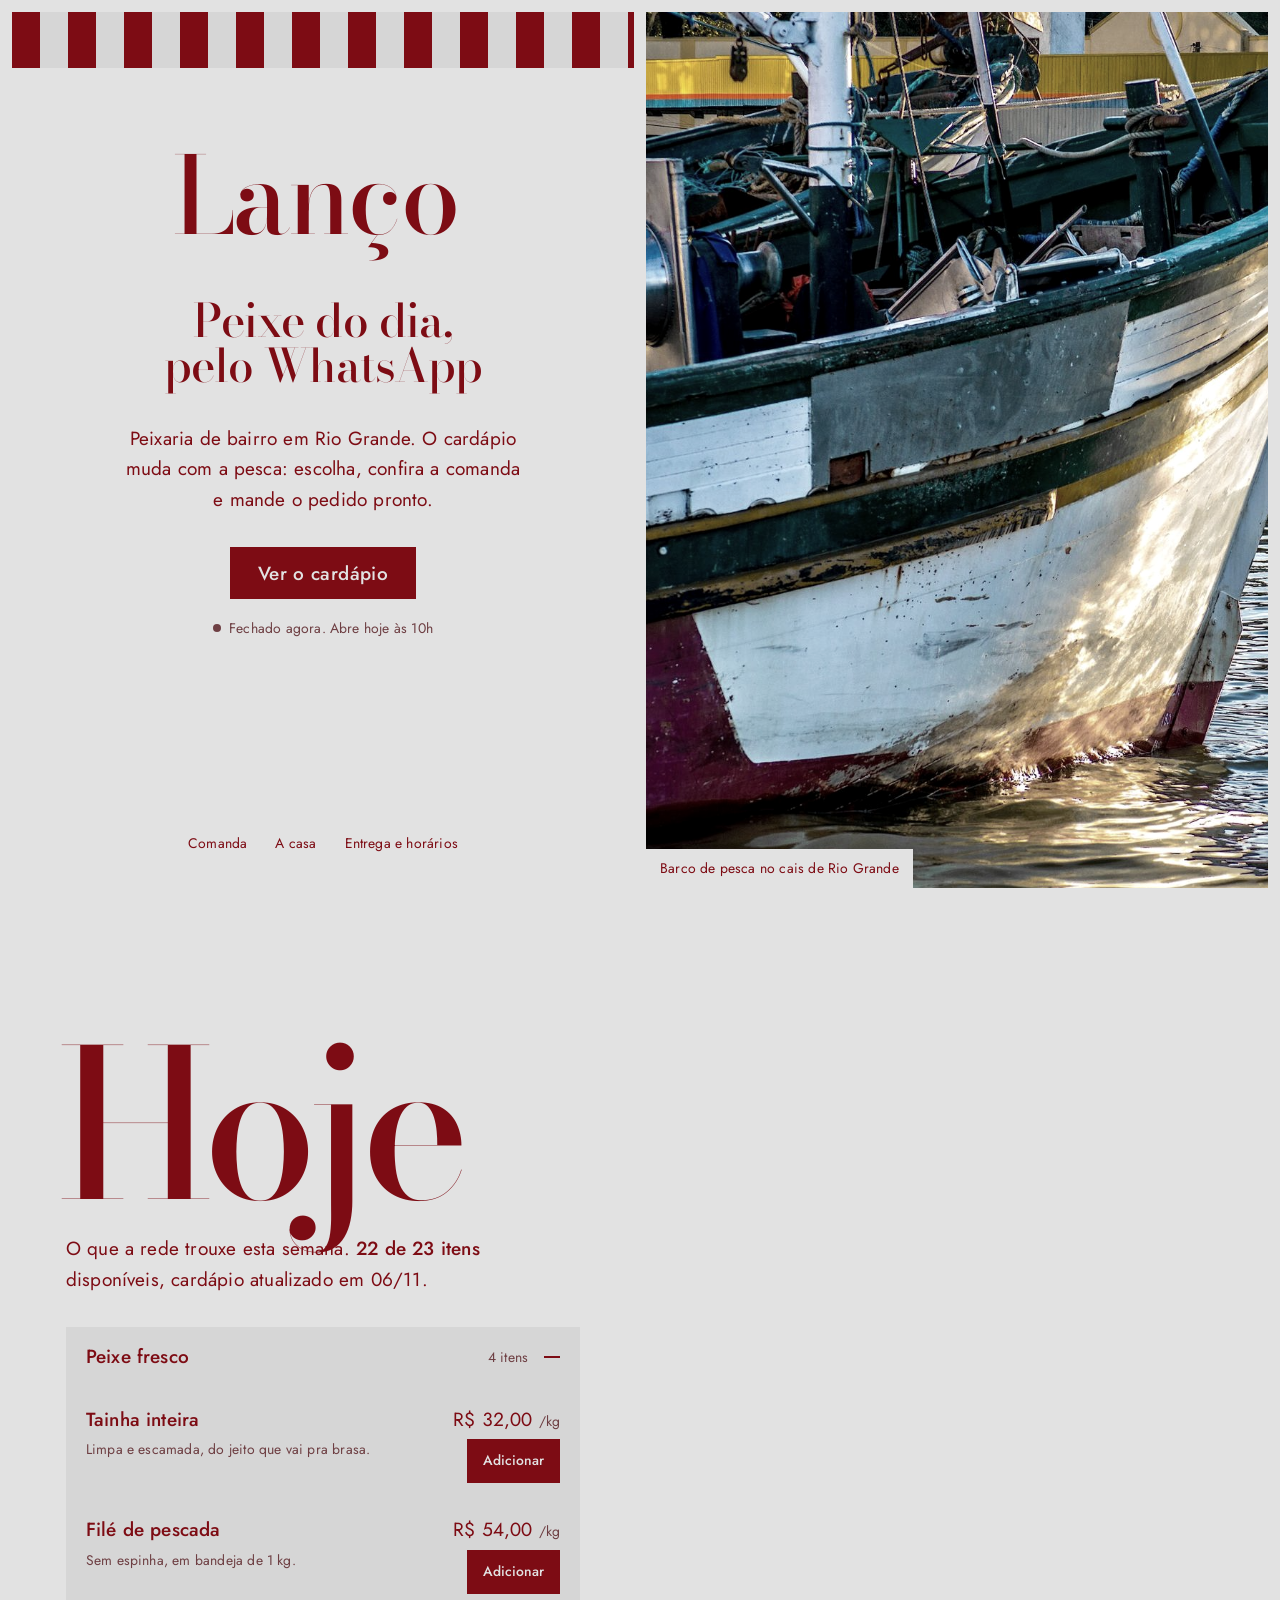
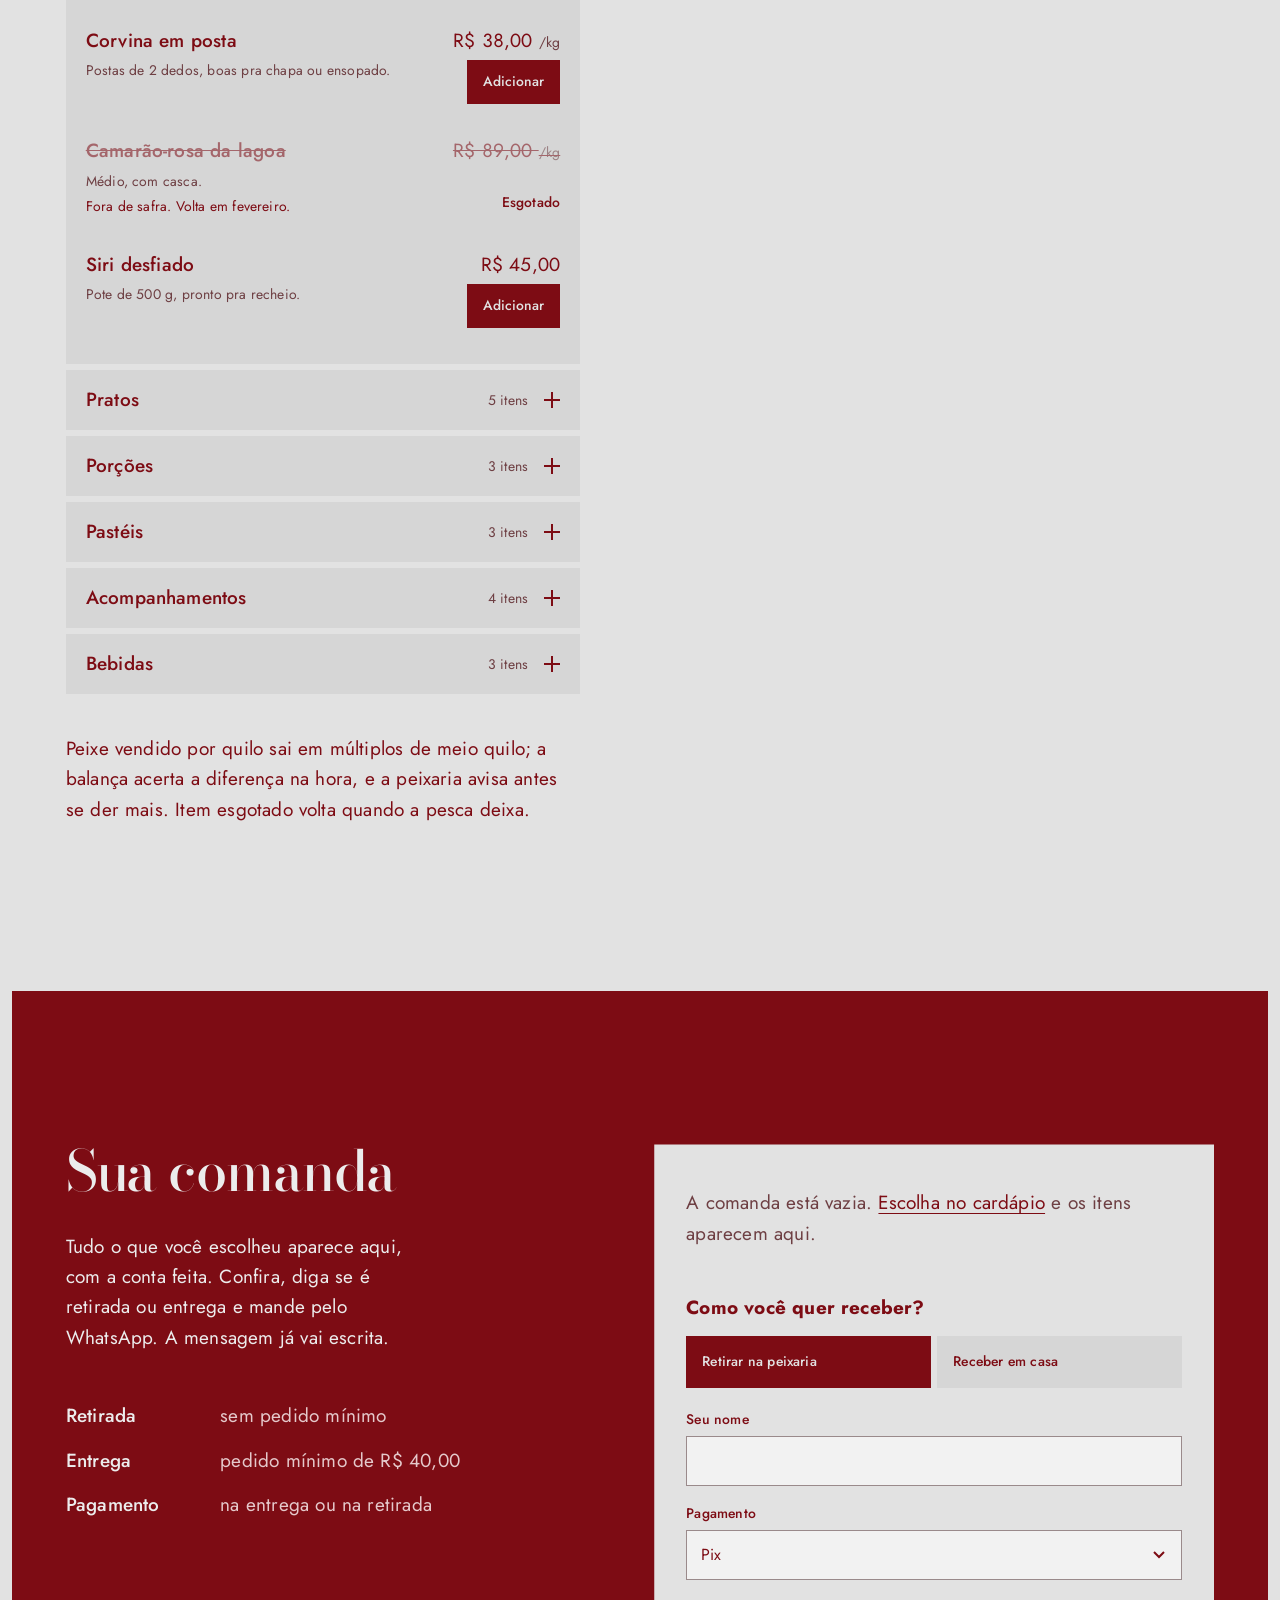
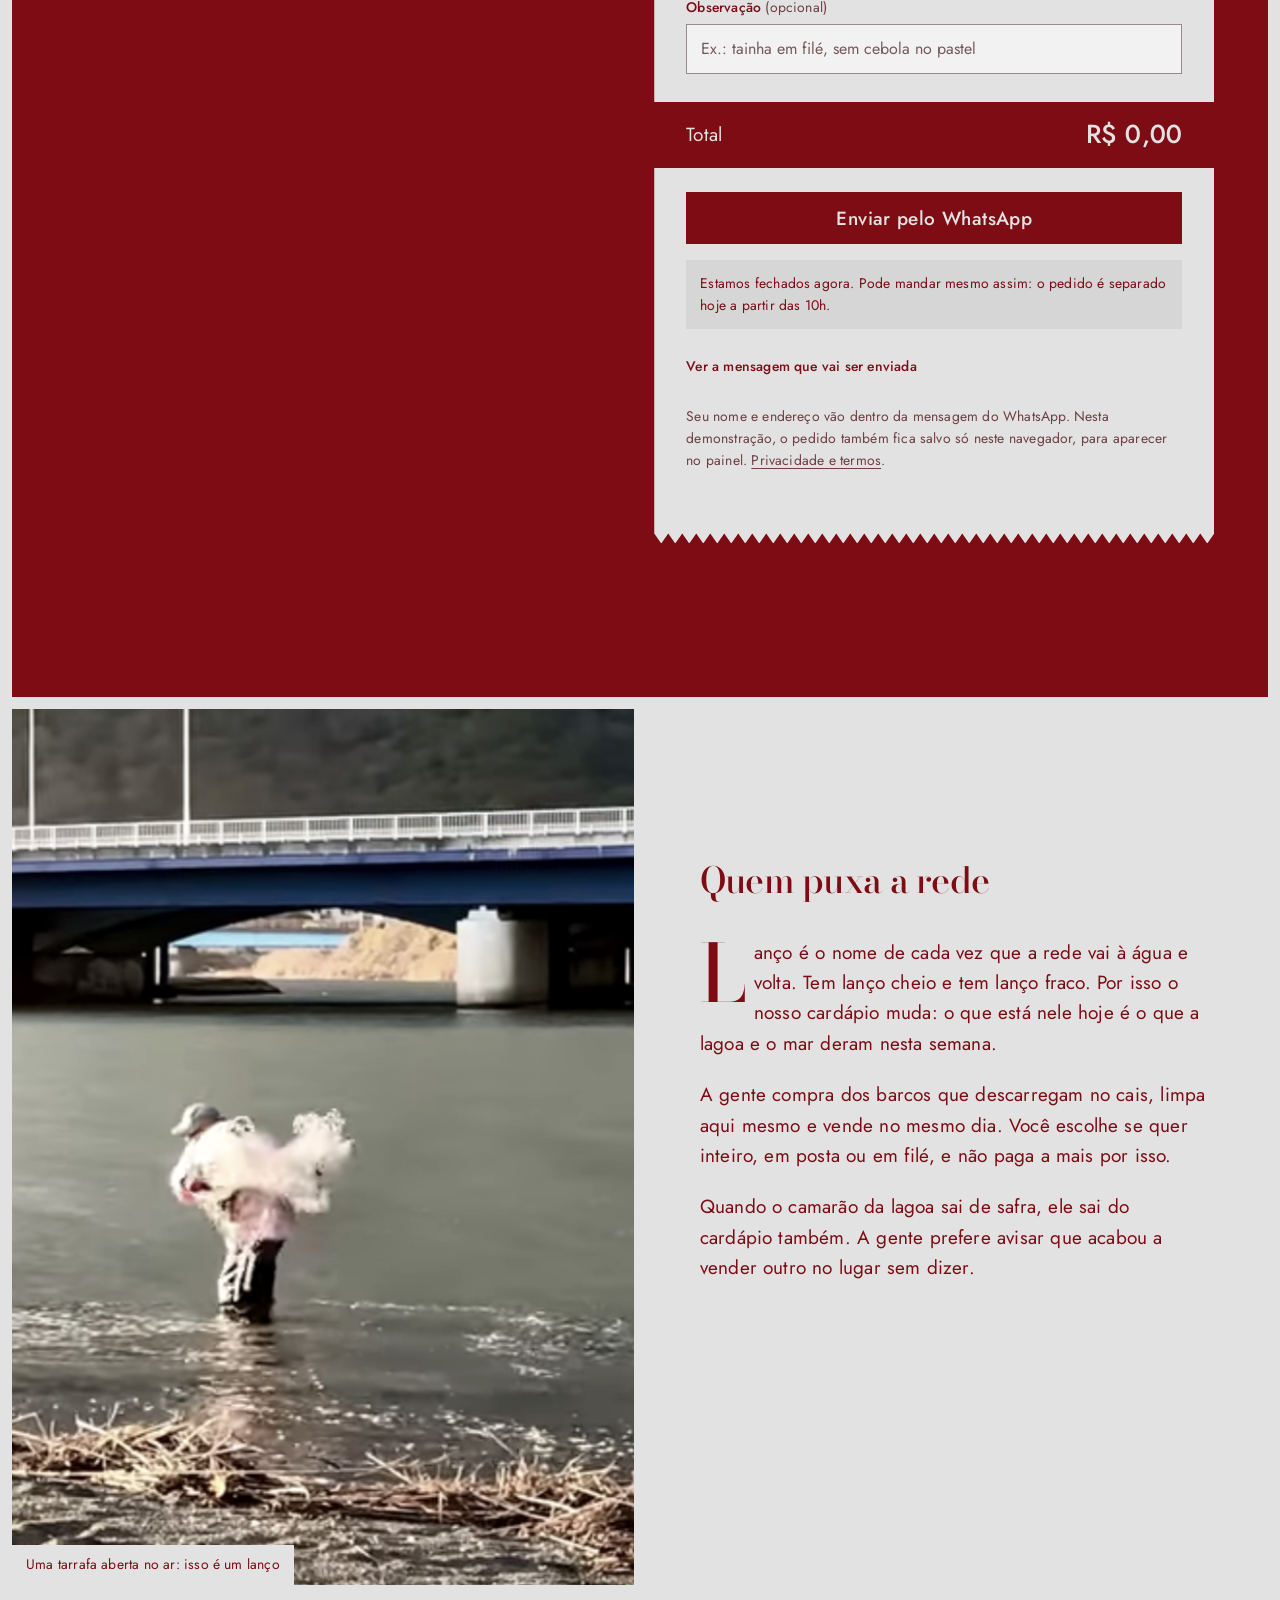
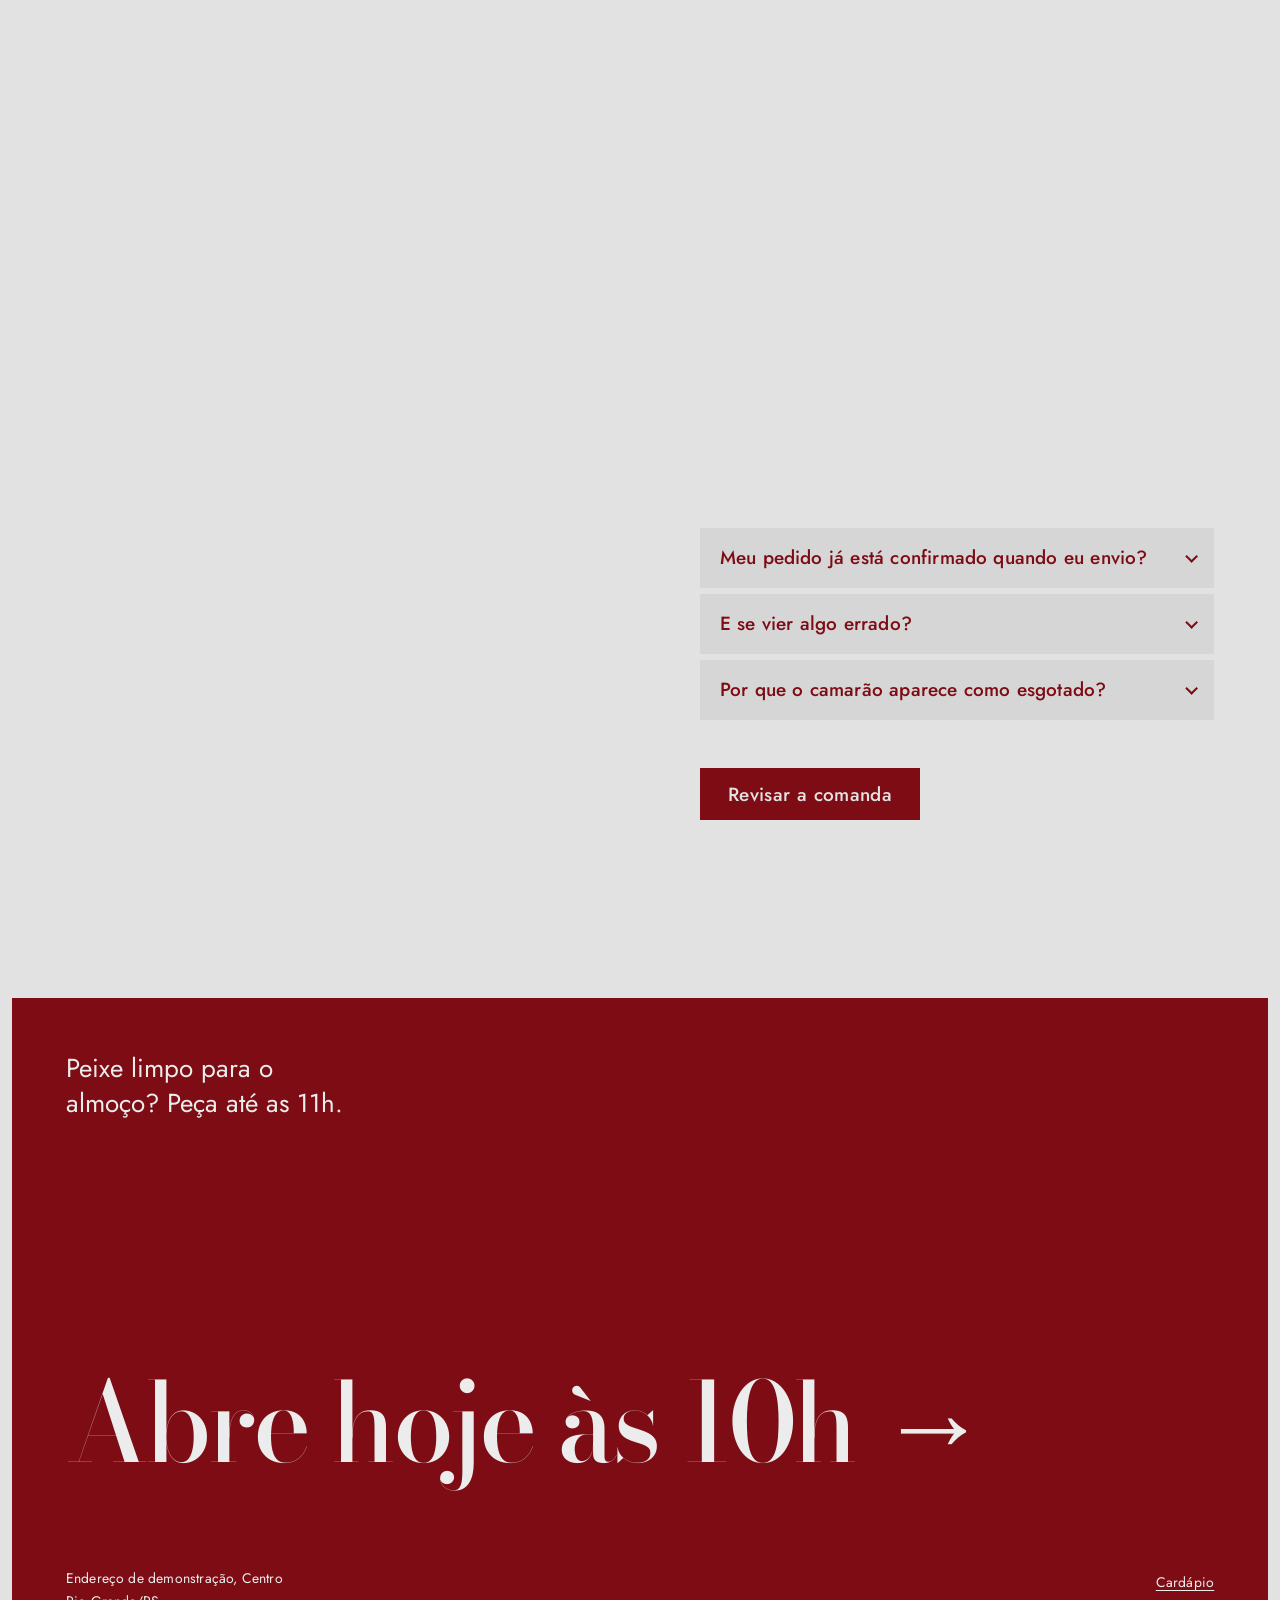
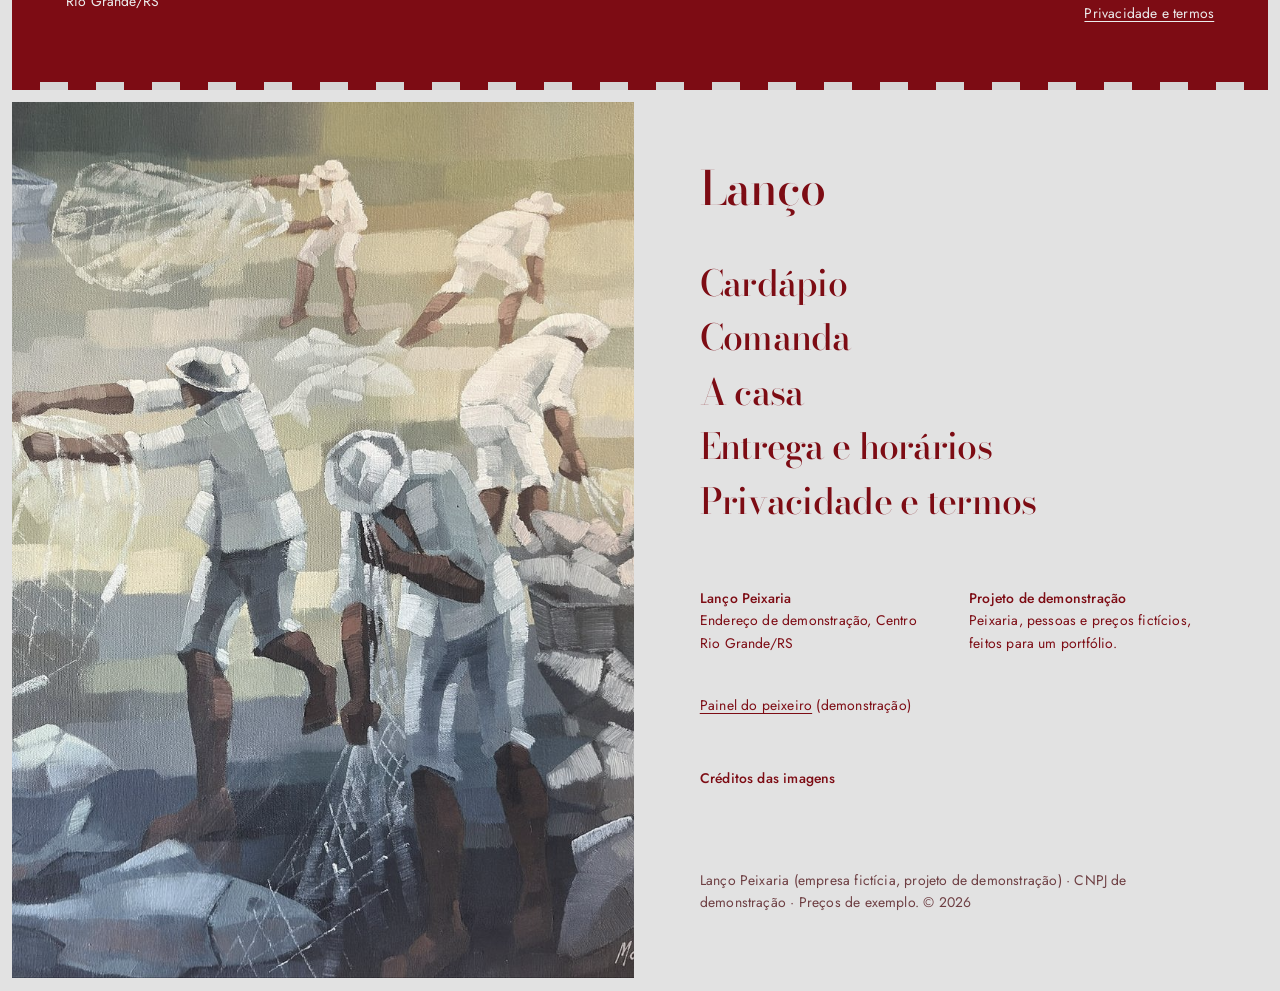
==== index.html @ 37f4d478 "Lanço: cardápio digital com pedido pelo WhatsApp, painel do peixeiro e gerador de cardápio em Python" ====
<!doctype html>
<html lang="pt-BR">
<head>
  <meta charset="utf-8">
  <meta name="viewport" content="width=device-width, initial-scale=1, viewport-fit=cover">
  <title>Lanço · Peixaria em Rio Grande</title>
  <meta name="description" content="Cardápio do dia de uma peixaria de bairro em Rio Grande/RS. Monte o pedido, confira a comanda e envie pronto pelo WhatsApp. Projeto de demonstração.">
  <meta name="theme-color" content="#7d0c14">
  <link rel="icon" href="assets/favicon.svg" type="image/svg+xml">
  <link rel="preload" href="fonts/bodoni-moda.woff2" as="font" type="font/woff2" crossorigin>
  <link rel="preload" href="fonts/jost.woff2" as="font" type="font/woff2" crossorigin>
  <link rel="stylesheet" href="css/style.css">
</head>
<body>
  <a class="pular" href="#cardapio">Pular para o cardápio</a>

  <!-- 1. Palco: cartão + cardápio, com a foto parada à direita -->
  <div class="palco" data-palco="1">
    <div class="coluna">
      <header class="cartao" id="inicio" data-foto="0">
        <div class="listras" aria-hidden="true"></div>
        <div class="cartao-corpo">
          <p class="marca"><svg class="marca-svg" viewBox="0 0 236 92" role="img" aria-label="Lanço"><use href="#logo"/></svg></p>
          <h1>Peixe do dia, pelo WhatsApp</h1>
          <p class="apoio">Peixaria de bairro em Rio Grande. O cardápio muda com a pesca: escolha, confira a comanda e mande o pedido pronto.</p>
          <a class="botao" href="#cardapio">Ver o cardápio</a>
          <p class="estado" data-estado>Horários abaixo</p>
          <nav class="cartao-links" aria-label="Seções">
            <a href="#comanda">Comanda</a>
            <a href="#casa">A casa</a>
            <a href="#perguntas">Entrega e horários</a>
          </nav>
        </div>
      </header>

      <section class="cardapio" id="cardapio" aria-labelledby="t-cardapio" data-foto="1">
        <h2 class="palavra" id="t-cardapio"><span>Hoje</span></h2>
        <p class="cardapio-info" data-atualizado>O que a rede trouxe esta semana, com preço por quilo ou por unidade.</p>
        <div class="categorias" data-categorias>
          <noscript><p>Para montar o pedido, ative o JavaScript. O cardápio completo também está em <a href="dados/cardapio.json">dados/cardapio.json</a>.</p></noscript>
        </div>
        <p class="cardapio-pe">Peixe vendido por quilo sai em múltiplos de meio quilo; a balança acerta a diferença na hora, e a peixaria avisa antes se der mais. Item esgotado volta quando a pesca deixa.</p>
      </section>
    </div>

    <div class="foto">
      <figure class="foto-quadro" data-fotos>
        <img class="ativa" src="assets/detalhe-de-barco-de-pesca.jpg" width="1600" height="1298" alt="Proa de um barco de pesca branco e vermelho atracado no cais de Rio Grande" fetchpriority="high">
        <img src="assets/fisher-with-his-net.jpg" width="1066" height="1600" alt="Pescador com botas e avental puxando a rede na beira da praia" loading="lazy">
        <figcaption data-legenda>Barco de pesca no cais de Rio Grande</figcaption>
      </figure>
    </div>
  </div>

  <!-- 2. Comanda: quebra o palco, campo vermelho de ponta a ponta -->
  <section class="comanda" id="comanda" aria-labelledby="t-comanda">
    <div class="comanda-texto">
      <h2 id="t-comanda">Sua comanda</h2>
      <p>Tudo o que você escolheu aparece aqui, com a conta feita. Confira, diga se é retirada ou entrega e mande pelo WhatsApp. A mensagem já vai escrita.</p>
      <dl class="comanda-regras">
        <div><dt>Retirada</dt><dd>sem pedido mínimo</dd></div>
        <div><dt>Entrega</dt><dd data-minimo>pedido mínimo de R$ 40,00</dd></div>
        <div><dt>Pagamento</dt><dd>na entrega ou na retirada</dd></div>
      </dl>
    </div>

    <form class="papeleta" data-form novalidate>
      <div class="papeleta-itens" data-itens aria-live="polite">
        <p class="vazia">A comanda está vazia. <a href="#cardapio">Escolha no cardápio</a> e os itens aparecem aqui.</p>
      </div>

      <fieldset class="grupo">
        <legend>Como você quer receber?</legend>
        <div class="opcoes">
          <label class="opcao"><input type="radio" name="modo" value="retirada" checked> <span>Retirar na peixaria</span></label>
          <label class="opcao"><input type="radio" name="modo" value="entrega"> <span>Receber em casa</span></label>
        </div>
      </fieldset>

      <div class="campos">
        <label class="campo">
          <span>Seu nome</span>
          <input name="nome" autocomplete="given-name" required aria-describedby="erro-nome">
          <small class="erro" id="erro-nome" data-erro="nome"></small>
        </label>

        <div class="so-entrega" data-entrega hidden>
          <label class="campo">
            <span>Bairro</span>
            <select name="bairro" aria-describedby="erro-bairro" data-bairros>
              <option value="">Escolha o bairro</option>
            </select>
            <small class="erro" id="erro-bairro" data-erro="bairro"></small>
          </label>
          <label class="campo">
            <span>Rua, número e complemento</span>
            <input name="endereco" autocomplete="street-address" aria-describedby="erro-endereco">
            <small class="erro" id="erro-endereco" data-erro="endereco"></small>
          </label>
        </div>

        <label class="campo">
          <span>Pagamento</span>
          <select name="pagamento" data-pagamentos></select>
        </label>
        <label class="campo" data-troco hidden>
          <span>Troco para quanto?</span>
          <input name="troco" inputmode="decimal" placeholder="Ex.: 100" aria-describedby="erro-troco">
          <small class="erro" id="erro-troco" data-erro="troco"></small>
        </label>
        <label class="campo">
          <span>Observação <em>(opcional)</em></span>
          <input name="obs" maxlength="140" placeholder="Ex.: tainha em filé, sem cebola no pastel">
        </label>
      </div>

      <div class="conta" data-conta></div>

      <div class="papeleta-total">
        <span>Total</span>
        <strong data-total>R$ 0,00</strong>
      </div>

      <div class="papeleta-pe">
        <button class="botao botao-cheio" type="submit" data-enviar>Enviar pelo WhatsApp</button>
        <p class="enviado" data-enviado tabindex="-1" role="status" hidden></p>
        <p class="aviso-fechado" data-fechado hidden></p>
        <details class="previa">
          <summary>Ver a mensagem que vai ser enviada</summary>
          <p class="previa-texto" data-previa></p>
        </details>
        <p class="nota">Seu nome e endereço vão dentro da mensagem do WhatsApp. Nesta demonstração, o pedido também fica salvo só neste navegador, para aparecer no painel. <a href="privacidade.html">Privacidade e termos</a>.</p>
      </div>
    </form>
  </section>

  <!-- 3. Segundo palco: a carta e as perguntas, foto parada à esquerda -->
  <div class="palco palco-inverso" data-palco="2">
    <div class="foto">
      <figure class="foto-quadro" data-fotos>
        <video class="ativa" src="assets/cast-fish-net-slow-motion-kanagawa-japan.webm" poster="assets/cast-fish-net-slow-motion-kanagawa-japan-poster.jpg" width="854" height="480" muted loop playsinline preload="metadata" aria-hidden="true"></video>
        <img src="assets/molhes-da-barra-rio-grande-rs.jpg" width="1600" height="1200" alt="Vista aérea dos Molhes da Barra entrando no mar, em Rio Grande" loading="lazy">
        <figcaption data-legenda>Uma tarrafa aberta no ar: isso é um lanço</figcaption>
      </figure>
    </div>

    <div class="coluna">
      <section class="carta" id="casa" aria-labelledby="t-casa" data-foto="0">
        <h2 id="t-casa">Quem puxa a rede</h2>
        <div class="carta-papel">
          <p>Lanço é o nome de cada vez que a rede vai à água e volta. Tem lanço cheio e tem lanço fraco. Por isso o nosso cardápio muda: o que está nele hoje é o que a lagoa e o mar deram nesta semana.</p>
          <p>A gente compra dos barcos que descarregam no cais, limpa aqui mesmo e vende no mesmo dia. Você escolhe se quer inteiro, em posta ou em filé, e não paga a mais por isso.</p>
          <p>Quando o camarão da lagoa sai de safra, ele sai do cardápio também. A gente prefere avisar que acabou a vender outro no lugar sem dizer.</p>
          <p>Faz o pedido pelo WhatsApp que a gente separa, limpa e avisa quando está pronto.</p>
          <p class="assinatura">Nilo e Cida<small>personagens do projeto de demonstração</small></p>
        </div>
      </section>

      <section class="perguntas" id="perguntas" aria-labelledby="t-perguntas" data-foto="1">
        <h2 id="t-perguntas">Antes de pedir</h2>
        <ul class="fatos">
          <li><strong>Onde</strong> <span data-endereco></span></li>
          <li><strong>Quando</strong> <span data-horarios></span></li>
          <li><strong>Encomenda</strong> <span data-encomenda></span></li>
        </ul>

        <div class="acordeao">
          <details>
            <summary>Quanto custa a entrega?</summary>
            <div class="resposta"><p>Depende do bairro. O pedido mínimo para entrega é <span data-minimo-texto>R$ 40,00</span>; na retirada não tem mínimo.</p><ul class="taxas" data-taxas></ul></div>
          </details>
          <details>
            <summary>Vocês limpam o peixe?</summary>
            <div class="resposta"><p>Sim, sem custo. Escreva na observação da comanda se quer inteiro escamado, em posta ou em filé.</p></div>
          </details>
          <details>
            <summary>O pagamento é feito pelo site?</summary>
            <div class="resposta"><p>Não. O site só monta o pedido. Você paga na entrega ou na retirada, com Pix, cartão ou dinheiro. Se escolher Pix, a chave vem na resposta do WhatsApp.</p></div>
          </details>
          <details>
            <summary>Meu pedido já está confirmado quando eu envio?</summary>
            <div class="resposta"><p>Ainda não. Ele é confirmado quando a peixaria responde no WhatsApp com o horário de entrega ou de retirada. Se algum item tiver acabado, avisamos antes de separar.</p></div>
          </details>
          <details>
            <summary>E se vier algo errado?</summary>
            <div class="resposta"><p>Fale com a gente no WhatsApp em até 2 horas depois de receber. Item errado, faltando ou fora do ponto: trocamos ou devolvemos o valor daquele item.</p></div>
          </details>
          <details>
            <summary>Por que o camarão aparece como esgotado?</summary>
            <div class="resposta"><p>O camarão-rosa da Lagoa dos Patos tem época de pesca no começo do ano. Fora dela, ele fica no cardápio marcado como esgotado, para você saber quando volta.</p></div>
          </details>
        </div>
        <a class="botao" href="#comanda">Revisar a comanda</a>
      </section>
    </div>
  </div>

  <!-- 4. Contato: o estado da casa em letra grande -->
  <section class="contato" aria-labelledby="t-contato">
    <h2 class="contato-frase" id="t-contato">Peixe limpo para o almoço? Peça até as <span data-encomenda-hora>11h</span>.</h2>
    <a class="contato-grande" href="#comanda" data-estado-grande>Peça pelo WhatsApp</a>
    <div class="contato-pe">
      <p><span data-endereco></span><br><span data-cidade>Rio Grande/RS</span></p>
      <p><a href="#cardapio">Cardápio</a><br><a href="privacidade.html">Privacidade e termos</a></p>
    </div>
  </section>

  <div class="listras listras-fina" aria-hidden="true"></div>

  <footer class="rodape">
    <div class="rodape-foto">
      <img src="assets/manoel-costa-1982-pesca-de-tarrafa-oleo.jpg" width="1600" height="1185" alt="Detalhe de pintura a óleo: pescadores jogando tarrafa na beira d'água, com peixes azuis na areia" loading="lazy">
    </div>
    <div class="rodape-menu">
      <p class="rodape-marca"><svg viewBox="0 0 236 92" role="img" aria-label="Lanço"><use href="#logo"/></svg></p>
      <nav aria-label="Rodapé">
        <ul class="rodape-links">
          <li><a href="#cardapio">Cardápio</a></li>
          <li><a href="#comanda">Comanda</a></li>
          <li><a href="#casa">A casa</a></li>
          <li><a href="#perguntas">Entrega e horários</a></li>
          <li><a href="privacidade.html">Privacidade e termos</a></li>
        </ul>
      </nav>
      <div class="rodape-blocos">
        <p><strong>Lanço Peixaria</strong><br><span data-endereco></span><br><span data-cidade></span></p>
        <p><strong>Projeto de demonstração</strong><br>Peixaria, pessoas e preços fictícios, feitos para um portfólio.</p>
      </div>
      <p class="rodape-painel"><a href="painel.html">Painel do peixeiro</a> (demonstração)</p>
      <details class="creditos">
        <summary>Créditos das imagens</summary>
        <ul data-creditos></ul>
      </details>
      <p class="legal" data-legal></p>
    </div>
  </footer>

  <!-- Barra da comanda: aparece quando há itens e a comanda não está na tela -->
  <a class="barra-comanda" href="#comanda" data-barra hidden>
    <span data-barra-qtd>0 itens</span>
    <strong data-barra-total>R$ 0,00</strong>
    <span class="barra-acao">Revisar comanda</span>
  </a>
  <p class="sr-only" aria-live="polite" data-anuncio></p>

  <svg width="0" height="0" style="position:absolute" aria-hidden="true">
    <symbol id="logo" viewBox="0 0 236 92">
      <text x="0" y="70" font-family="Bodoni Moda, serif" font-size="84" font-weight="500" letter-spacing="-2" fill="currentColor">Lanço</text>
    </symbol>
  </svg>

  <script src="js/config.js"></script>
  <script src="js/cardapio-dados.js"></script>
  <script src="js/creditos.js"></script>
  <script src="js/pedidos.js"></script>
  <script src="js/app.js"></script>
</body>
</html>
---- css/style.css ----
/* Lanço · cardápio digital
   Direção: palco dividido. Metade da tela é uma foto parada; a outra metade é a leitura.
   Paleta: vinho do casco do barco sobre o cinza do céu nublado da barra. */

@font-face { font-family: "Bodoni Moda"; src: url("../fonts/bodoni-moda.woff2") format("woff2"); font-weight: 400 900; font-style: normal; font-display: swap; }
@font-face { font-family: "Bodoni Moda"; src: url("../fonts/bodoni-moda-italic.woff2") format("woff2"); font-weight: 400 900; font-style: italic; font-display: swap; }
@font-face { font-family: "Jost"; src: url("../fonts/jost.woff2") format("woff2"); font-weight: 100 900; font-style: normal; font-display: swap; }

:root {
  --bg: #e2e2e2;
  --surface: #d6d6d6;
  --surface-2: #cacaca;
  --ink: #7d0c14;
  --muted: #6e3f43;
  --accent: #7d0c14;
  --accent-ink: #e2e2e2;
  --field: #7d0c14;
  --field-ink: #ececec;
  --field-muted: #e5c9cb;

  --serif: "Bodoni Moda", Didot, "Bodoni 72", Georgia, serif;
  --sans: "Jost", "Futura", "Century Gothic", system-ui, sans-serif;

  --step-small: clamp(0.8125rem, 0.79rem + 0.1vw, 0.875rem);
  --step-body: clamp(1.0625rem, 1rem + 0.25vw, 1.1875rem);
  --step-lead: clamp(1.25rem, 1.1rem + 0.7vw, 1.625rem);
  --step-head: clamp(2rem, 1.3rem + 3.2vw, 4rem);

  --gap: 12px;
  --pad: clamp(24px, 4.2vw, 64px);
  --secao: clamp(96px, 12vw, 176px);

  --ease-out: cubic-bezier(0.23, 1, 0.32, 1);
}

*, *::before, *::after { box-sizing: border-box; }
html { -webkit-text-size-adjust: 100%; scroll-behavior: smooth; scroll-padding-top: 16px; }
body {
  margin: 0;
  background: var(--bg);
  color: var(--ink);
  font-family: var(--sans);
  font-size: var(--step-body);
  line-height: 1.6;
  letter-spacing: 0.01em;
  -webkit-font-smoothing: antialiased;
  -webkit-tap-highlight-color: transparent;
}
img { display: block; max-width: 100%; height: auto; }
h1, h2, h3 { font-family: var(--serif); font-weight: 500; letter-spacing: -0.02em; line-height: 0.98; margin: 0; font-optical-sizing: auto; text-wrap: balance; }
p { margin: 0; }
a { color: inherit; text-underline-offset: 0.2em; text-decoration-thickness: 1px; }
::selection { background: var(--ink); color: var(--bg); }
:focus-visible { outline: 3px solid var(--ink); outline-offset: 3px; }
.comanda :focus-visible, .contato :focus-visible { outline-color: var(--field-ink); }
.papeleta :focus-visible { outline-color: var(--ink); }

.sr-only { position: absolute; width: 1px; height: 1px; overflow: hidden; clip: rect(0 0 0 0); white-space: nowrap; }
.pular { position: absolute; left: 16px; top: -60px; z-index: 50; background: var(--ink); color: var(--bg); padding: 12px 16px; }
.pular:focus { top: 16px; }

/* ---------- Botões ---------- */
.botao {
  display: inline-flex; align-items: center; justify-content: center;
  min-height: 52px; padding: 0 28px;
  background: var(--accent); color: var(--accent-ink);
  font: 500 var(--step-body)/1 var(--sans); letter-spacing: 0.02em;
  text-decoration: none; border: 0; border-radius: 0; cursor: pointer;
  position: relative; overflow: hidden;
  transition: transform 160ms var(--ease-out);
  touch-action: manipulation; user-select: none;
}
.botao::before {
  /* as listras do casco aparecem dentro do botão no hover */
  content: ""; position: absolute; inset: auto 0 0 0; height: 6px;
  background: url("data:image/svg+xml,%3Csvg%20xmlns%3D%27http%3A//www.w3.org/2000/svg%27%20width%3D%2728%27%20height%3D%276%27%3E%3Crect%20width%3D%2714%27%20height%3D%276%27%20fill%3D%27%23e2e2e2%27/%3E%3C/svg%3E") repeat-x;
  transform: translateY(100%); transition: transform 200ms var(--ease-out);
}
.botao:active { transform: scale(0.97); }
@media (hover: hover) and (pointer: fine) { .botao:hover::before { transform: translateY(0); } }

/* ---------- Palco dividido ---------- */
.palco {
  display: grid;
  grid-template-columns: 1fr 1fr;
  gap: var(--gap);
  padding: var(--gap);
}
.palco-inverso { grid-template-columns: 1fr 1fr; }
.palco-inverso .foto { order: 0; }
.coluna { min-width: 0; }
.foto { position: relative; }
.foto-quadro {
  position: sticky; top: var(--gap);
  height: calc(100svh - var(--gap) * 2);
  margin: 0; overflow: hidden; background: var(--surface-2);
}
.foto-quadro img, .foto-quadro video {
  position: absolute; inset: 0; width: 100%; height: 100%; object-fit: cover;
  filter: saturate(0.6) contrast(1.02);
  opacity: 0; transition: opacity 1600ms ease;
  transform: scale(1.06);
}
.foto-quadro video { object-position: 68% 50%; }
.foto-quadro video.ativa { opacity: 1; animation: none; }
.foto-quadro img.ativa { opacity: 1; animation: deriva 24s ease-in-out infinite alternate; }
@keyframes deriva { from { transform: scale(1.06) translate3d(0, 0, 0); } to { transform: scale(1.12) translate3d(-1.5%, -1%, 0); } }
.foto-quadro figcaption {
  position: absolute; left: 0; bottom: 0; z-index: 2;
  background: var(--bg); color: var(--ink);
  font-size: var(--step-small); line-height: 1.4; padding: 10px 14px; max-width: 80%;
}

/* ---------- Cartão (primeira tela) ---------- */
.cartao {
  background: var(--bg);
  min-height: calc(100svh - var(--gap) * 2);
  display: flex; flex-direction: column;
}
.listras {
  height: 56px; flex: none;
  background: url("data:image/svg+xml,%3Csvg%20xmlns%3D%27http%3A//www.w3.org/2000/svg%27%20width%3D%2756%27%20height%3D%2710%27%20preserveAspectRatio%3D%27none%27%3E%3Crect%20width%3D%2728%27%20height%3D%2710%27%20fill%3D%27%237d0c14%27/%3E%3Crect%20x%3D%2728%27%20width%3D%2728%27%20height%3D%2710%27%20fill%3D%27%23d6d6d6%27/%3E%3C/svg%3E") repeat-x 0 0 / 56px 100%;
}
.listras-fina { height: 8px; margin: 0 var(--gap); }
.cartao-corpo {
  flex: 1; display: flex; flex-direction: column; align-items: center; justify-content: center;
  text-align: center; padding: clamp(40px, 6vw, 88px) var(--pad) 28px;
}
.marca { width: min(300px, 60%); color: var(--ink); margin-bottom: clamp(28px, 4vh, 48px); }
.marca svg { width: 100%; height: auto; display: block; }
.cartao h1 {
  font-size: clamp(2.5rem, 3.6vw, 3.5rem);
  max-width: 13ch;
}
.apoio { margin-top: 36px; max-width: 36ch; font-size: var(--step-body); }
.cartao .botao { margin-top: 32px; }
.estado { margin-top: 18px; font-size: var(--step-small); color: var(--muted); }
.estado::before { content: ""; display: inline-block; width: 8px; height: 8px; border-radius: 50%; background: currentColor; margin-right: 8px; vertical-align: 1px; }
.estado.aberto { color: var(--ink); }
.cartao-links { margin-top: auto; padding-top: 48px; display: flex; flex-wrap: wrap; gap: 8px 28px; justify-content: center; font-size: var(--step-small); }
.cartao-links a { text-decoration: none; padding: 6px 0; }
@media (hover: hover) { .cartao-links a:hover { text-decoration: underline; } }

/* ---------- Cardápio ---------- */
.cardapio { padding: var(--secao) var(--pad) var(--secao); container-type: inline-size; }
.palavra {
  font-size: 40cqw; line-height: 0.8; letter-spacing: -0.045em;
  margin-left: -0.04em;
}
.palavra span { display: block; }
.cardapio-info { margin-top: 28px; max-width: 46ch; }
.cardapio-info strong { font-weight: 500; }
.cardapio-pe { margin-top: 40px; max-width: 46ch; }
.categorias { margin-top: 32px; display: grid; gap: 6px; }
.categoria { background: var(--surface); }
.categoria > summary {
  list-style: none; cursor: pointer;
  display: flex; align-items: center; gap: 16px;
  min-height: 60px; padding: 0 20px;
  font-weight: 500; font-size: var(--step-body);
  transition: background-color 160ms ease;
}
.categoria > summary::-webkit-details-marker { display: none; }
.categoria > summary .qtd-cat { margin-left: auto; font-weight: 400; font-size: var(--step-small); color: var(--muted); }
.mais { width: 16px; height: 16px; position: relative; flex: none; }
.mais::before, .mais::after { content: ""; position: absolute; background: currentColor; left: 0; top: 7px; width: 16px; height: 2px; transition: transform 200ms var(--ease-out); }
.mais::after { transform: rotate(90deg); }
.categoria[open] .mais::after { transform: rotate(0deg); }
@media (hover: hover) { .categoria > summary:hover { background: var(--surface-2); } }

.itens { list-style: none; margin: 0; padding: 4px 20px 22px; display: grid; gap: 4px; }
.item {
  display: grid; grid-template-columns: 1fr auto; gap: 4px 16px; align-items: start;
  padding: 14px 0;
}
.item + .item { border-top: 0; }
.item-nome { font-weight: 500; }
.item-desc { grid-column: 1; font-size: var(--step-small); color: var(--muted); max-width: 44ch; line-height: 1.5; }
.item-preco { font-variant-numeric: tabular-nums; text-align: right; white-space: nowrap; }
.item-preco small { font-size: var(--step-small); color: var(--muted); }
.item-acao { grid-column: 2; grid-row: 2 / span 2; justify-self: end; align-self: end; }
.item.esgotado .item-nome, .item.esgotado .item-preco { opacity: 0.55; text-decoration: line-through; text-decoration-thickness: 1px; }
.selo { font-size: var(--step-small); font-weight: 500; color: var(--ink); display: inline-block; padding: 4px 0; }
.item-obs { grid-column: 1; font-size: var(--step-small); color: var(--ink); }

.adicionar {
  min-height: 44px; min-width: 44px; padding: 0 16px;
  background: var(--ink); color: var(--bg); border: 0; border-radius: 0;
  font: 500 var(--step-small)/1 var(--sans); cursor: pointer;
  transition: transform 140ms var(--ease-out), background-color 160ms ease;
  touch-action: manipulation;
}
.adicionar:active { transform: scale(0.95); }
.passo { display: inline-grid; grid-template-columns: 44px minmax(4.5ch, auto) 44px; align-items: center; background: var(--bg); }
.passo button {
  height: 44px; border: 0; background: var(--ink); color: var(--bg); cursor: pointer;
  font: 500 1.25rem/1 var(--sans); transition: transform 140ms var(--ease-out);
  touch-action: manipulation;
}
.passo button:active { transform: scale(0.92); }
.passo output { text-align: center; font-variant-numeric: tabular-nums; font-size: var(--step-small); padding: 0 6px; }

/* ---------- Comanda (campo vermelho) ---------- */
.comanda {
  background: var(--field); color: var(--field-ink);
  margin: 0 var(--gap);
  padding: var(--secao) var(--pad);
  display: grid; grid-template-columns: repeat(12, minmax(0, 1fr)); column-gap: 24px;
  align-items: start;
}
.comanda-texto { grid-column: 1 / span 5; position: sticky; top: 48px; }
.comanda h2 { font-size: clamp(2.5rem, 4.4vw, 4.25rem); color: var(--field-ink); }
.comanda-texto > p { margin-top: 32px; max-width: 32ch; }
.comanda-regras { margin: 48px 0 0; display: grid; gap: 14px; }
.comanda-regras div { display: grid; grid-template-columns: 7.5em 1fr; gap: 12px; }
.comanda-regras dt { font-weight: 500; }
.comanda-regras dd { margin: 0; color: var(--field-muted); }

.papeleta {
  grid-column: 7 / span 6;
  max-width: 560px; width: 100%; justify-self: end;
  background: var(--bg); color: var(--ink);
  padding: 36px 32px 72px;
}
.vazia { color: var(--muted); padding: 8px 0 4px; }
.vazia a { color: var(--ink); }
.linha {
  display: grid; grid-template-columns: auto 1fr auto; align-items: end; gap: 8px;
  padding: 10px 0; font-variant-numeric: tabular-nums;
}
.linha .pontos { height: 4px; margin-bottom: 0.45em; background: url("data:image/svg+xml,%3Csvg%20xmlns%3D%27http%3A//www.w3.org/2000/svg%27%20width%3D%278%27%20height%3D%274%27%3E%3Ccircle%20cx%3D%272%27%20cy%3D%272%27%20r%3D%271.5%27%20fill%3D%27%237d0c14%27/%3E%3C/svg%3E") repeat-x; opacity: 0.55; }
.linha-item { grid-template-columns: auto 1fr auto; }
.linha-item .ctrl { grid-column: 1 / -1; display: flex; gap: 12px; align-items: center; margin-top: 6px; }
.linha-item .ctrl .remover { background: none; border: 0; color: var(--muted); font: inherit; font-size: var(--step-small); text-decoration: underline; cursor: pointer; min-height: 44px; padding: 0 4px; }
.papeleta-itens { padding-bottom: 12px; }
.papeleta-itens .linha + .linha { margin-top: 2px; }

.grupo { border: 0; margin: 28px 0 0; padding: 0; }
.grupo legend { font-weight: 700; padding: 0; margin-bottom: 12px; font-size: var(--step-body); }
.opcoes { display: grid; grid-template-columns: 1fr 1fr; gap: 6px; }
.opcao { position: relative; display: block; cursor: pointer; }
.opcao input { position: absolute; opacity: 0; inset: 0; margin: 0; cursor: pointer; }
.opcao span { display: flex; align-items: center; min-height: 52px; padding: 0 16px; background: var(--surface); font-size: var(--step-small); font-weight: 500; transition: background-color 160ms ease, color 160ms ease; }
.opcao input:checked + span { background: var(--ink); color: var(--bg); }
.opcao input:focus-visible + span { outline: 3px solid var(--ink); outline-offset: 3px; }

.campos { margin-top: 20px; display: grid; gap: 16px; }
.so-entrega { display: grid; gap: 16px; }
.so-entrega[hidden], [data-troco][hidden] { display: none; }
.campo { display: grid; gap: 6px; }
.campo > span { font-weight: 500; font-size: var(--step-small); }
.campo em { font-style: normal; color: var(--muted); font-weight: 400; }
.campo input, .campo select {
  font: 400 1rem/1.3 var(--sans); color: var(--ink);
  min-height: 50px; padding: 12px 14px;
  background: #f2f2f2; border: 1px solid #9a8a8b; border-radius: 0;
  width: 100%; appearance: none; -webkit-appearance: none;
}
.campo select { background: #f2f2f2 url("data:image/svg+xml,%3Csvg%20xmlns%3D%27http%3A//www.w3.org/2000/svg%27%20width%3D%2712%27%20height%3D%278%27%3E%3Cpath%20d%3D%27M1%201l5%205%205-5%27%20fill%3D%27none%27%20stroke%3D%27%237d0c14%27%20stroke-width%3D%272%27/%3E%3C/svg%3E") no-repeat right 16px center; padding-right: 40px; }
.campo input::placeholder { color: #75585a; }
.campo input:focus, .campo select:focus { outline: 3px solid var(--ink); outline-offset: 0; border-color: var(--ink); }
.campo [aria-invalid="true"] { border-color: var(--ink); border-width: 2px; }
.erro { font-size: var(--step-small); font-weight: 500; min-height: 0; }
.erro:empty { display: none; }

.conta { margin-top: 28px; }
.conta .linha { padding: 6px 0; }
.papeleta-total {
  margin: 14px -32px 0; padding: 12px 32px; min-height: 56px;
  background: var(--ink); color: var(--bg);
  display: flex; align-items: center; justify-content: space-between;
  font-variant-numeric: tabular-nums; font-size: var(--step-body);
}
.papeleta-total strong { font-weight: 500; font-size: var(--step-lead); }
.papeleta-pe { margin-top: 24px; display: grid; gap: 16px; }
.botao-cheio { width: 100%; }
.botao[aria-disabled="true"] { opacity: 0.5; cursor: not-allowed; }
.aviso-fechado { font-size: var(--step-small); background: var(--surface); padding: 12px 14px; }
.previa summary { cursor: pointer; font-size: var(--step-small); font-weight: 500; min-height: 44px; display: flex; align-items: center; }
.previa-texto { white-space: pre-wrap; font-size: var(--step-small); background: var(--surface); padding: 16px; line-height: 1.55; }
.nota { font-size: var(--step-small); color: var(--muted); }
.enviado { background: var(--ink); color: var(--bg); padding: 14px 16px; font-size: var(--step-small); line-height: 1.5; }
.enviado a { color: var(--bg); }
.enviado:focus-visible { outline-color: var(--ink); }
.rodape-painel { margin-top: 40px; font-size: var(--step-small); }

/* ---------- Carta ---------- */
.carta { padding: var(--secao) var(--pad) 0; }
.carta h2 { font-size: clamp(2rem, 2.8vw, 2.75rem); max-width: 18ch; }
.carta-papel { margin-top: 40px; max-width: 46ch; display: grid; gap: 1.1em; }
.carta-papel p:first-child::first-letter { font-family: var(--serif); float: left; font-size: 4.2em; line-height: 0.8; padding: 0.06em 0.1em 0 0; }
.assinatura { font-family: var(--serif); font-style: italic; font-size: var(--step-lead); margin-top: 0.6em; }
.assinatura small { display: block; font-family: var(--sans); font-style: normal; font-size: var(--step-small); color: var(--muted); margin-top: 4px; }

/* ---------- Perguntas ---------- */
.perguntas { padding: var(--secao) var(--pad) var(--secao); }
.perguntas h2 { font-size: clamp(2rem, 2.8vw, 2.75rem); }
.fatos { list-style: none; margin: 36px 0 0; padding: 0; display: grid; gap: 14px; max-width: 48ch; }
.fatos li { display: grid; grid-template-columns: 7.5em 1fr; gap: 12px; }
.fatos strong { font-weight: 500; }
.acordeao { margin-top: 56px; display: grid; gap: 6px; max-width: 52ch; }
.acordeao details { background: var(--surface); }
.acordeao summary {
  list-style: none; cursor: pointer; display: flex; justify-content: space-between; align-items: center; gap: 16px;
  min-height: 60px; padding: 14px 20px; font-size: var(--step-body); font-weight: 500; line-height: 1.35;
  transition: background-color 160ms ease;
}
.acordeao summary::-webkit-details-marker { display: none; }
.acordeao summary::after {
  content: ""; width: 9px; height: 9px; flex: none;
  border-right: 2px solid currentColor; border-bottom: 2px solid currentColor;
  transform: rotate(45deg) translateY(-3px); transition: transform 200ms var(--ease-out);
}
.acordeao details[open] summary::after { transform: rotate(225deg) translateY(-2px); }
@media (hover: hover) { .acordeao summary:hover { background: var(--surface-2); } }
.resposta { padding: 0 20px 20px; color: var(--muted); }
.resposta p { color: var(--ink); }
.taxas { list-style: none; padding: 0; margin: 14px 0 0; display: grid; gap: 6px; color: var(--ink); font-variant-numeric: tabular-nums; }
.taxas li { display: grid; grid-template-columns: auto 1fr auto; gap: 8px; align-items: end; }
.taxas .pontos { height: 4px; margin-bottom: 0.45em; background: url("data:image/svg+xml,%3Csvg%20xmlns%3D%27http%3A//www.w3.org/2000/svg%27%20width%3D%278%27%20height%3D%274%27%3E%3Ccircle%20cx%3D%272%27%20cy%3D%272%27%20r%3D%271.5%27%20fill%3D%27%237d0c14%27/%3E%3C/svg%3E") repeat-x; opacity: 0.5; }
.perguntas > .botao { margin-top: 48px; }

/* ---------- Contato ---------- */
.contato {
  margin: var(--gap) var(--gap) 0;
  background: var(--field); color: var(--field-ink);
  min-height: 76svh; padding: var(--pad);
  display: grid; grid-template-rows: auto 1fr auto; gap: 40px;
}
.contato-frase { font-family: var(--sans); font-weight: 400; letter-spacing: 0; line-height: 1.35; font-size: var(--step-lead); max-width: 26ch; }
.contato-grande {
  align-self: end;
  font-family: var(--serif); font-weight: 500; letter-spacing: -0.035em; line-height: 0.92;
  font-size: clamp(3.25rem, 8.6vw, 9rem);
  text-decoration: none; color: var(--field-ink);
  transition: color 200ms ease;
  margin-bottom: 6vh;
}
.contato-grande .seta { display: inline-block; transition: transform 240ms var(--ease-out); }
@media (hover: hover) { .contato-grande:hover { color: #ffffff; } .contato-grande:hover .seta { transform: translateX(0.12em); } }
.contato-pe { display: flex; justify-content: space-between; gap: 24px; flex-wrap: wrap; font-size: var(--step-small); }
.contato-pe p:last-child { text-align: right; }
.contato-pe a { display: inline-block; padding: 4px 0; }

/* ---------- Rodapé ---------- */
.rodape { display: grid; grid-template-columns: 1fr 1fr; gap: var(--gap); padding: var(--gap); min-height: 100svh; }
.rodape-foto { overflow: hidden; min-height: 50svh; background: var(--surface-2); }
.rodape-foto img { width: 100%; height: 100%; object-fit: cover; object-position: 78% 40%; filter: saturate(0.6); }
.rodape-menu { padding: clamp(40px, 5vw, 80px) var(--pad); display: flex; flex-direction: column; }
.rodape-marca { width: 132px; }
.rodape-marca svg { width: 100%; height: auto; display: block; }
.rodape-links { list-style: none; margin: 48px 0 0; padding: 0; display: grid; gap: 14px; }
.rodape-links a {
  font-family: var(--serif); font-weight: 500; letter-spacing: -0.02em; line-height: 1.05;
  font-size: clamp(2rem, 2.8vw, 2.75rem); text-decoration: none; display: inline-block;
  transition: transform 220ms var(--ease-out), opacity 200ms ease;
}
@media (hover: hover) and (pointer: fine) {
  .rodape-links:hover a { opacity: 0.55; }
  .rodape-links a:hover { opacity: 1; transform: translateX(12px); }
}
.rodape-blocos { margin-top: 64px; display: grid; grid-template-columns: 1fr 1fr; gap: 24px; font-size: var(--step-small); }
.rodape-blocos strong { font-weight: 500; }
.creditos { margin-top: 40px; font-size: var(--step-small); }
.creditos summary { cursor: pointer; font-weight: 500; min-height: 44px; display: flex; align-items: center; }
.creditos ul { margin: 8px 0 0; padding-left: 1.1em; display: grid; gap: 6px; color: var(--muted); }
.legal { margin-top: auto; padding-top: 32px; font-size: var(--step-small); color: var(--muted); }

/* ---------- Barra da comanda ---------- */
.barra-comanda {
  position: fixed; z-index: 30; left: 50%; bottom: max(12px, env(safe-area-inset-bottom));
  transform: translateX(-50%);
  width: min(560px, calc(100% - 24px));
  display: grid; grid-template-columns: auto auto 1fr; align-items: center; gap: 14px;
  min-height: 60px; padding: 0 20px;
  background: var(--ink); color: var(--bg); text-decoration: none;
   font-variant-numeric: tabular-nums; font-size: var(--step-small);
  transition: transform 260ms var(--ease-out), opacity 200ms ease;
}
.barra-comanda[hidden] { display: grid; opacity: 0; visibility: hidden; pointer-events: none; transform: translate(-50%, 140%); transition: transform 260ms var(--ease-out), opacity 200ms ease, visibility 0s linear 260ms; }
.barra-comanda strong { font-weight: 500; font-size: var(--step-body); }
.barra-acao { justify-self: end; text-decoration: underline; text-underline-offset: 0.25em; }
.barra-comanda.pulo { animation: pulo 360ms var(--ease-out); }
@keyframes pulo { 40% { transform: translate(-50%, -6px); } }

/* ---------- Entradas ---------- */
.js .revela { opacity: 0; transform: translateY(24px); transition: opacity 700ms var(--ease-out), transform 700ms var(--ease-out); transition-delay: calc(var(--i, 0) * 80ms); }
.js .revela.visto { opacity: 1; transform: none; }

/* ---------- Telefone ---------- */
@media (max-width: 900px) {
  .palco, .palco-inverso { grid-template-columns: 1fr; padding: var(--gap) var(--gap) 0; }
  .palco .foto { order: -1; }
  .foto-quadro { position: relative; top: 0; height: 52svh; }
  .palco-inverso .foto-quadro { height: 56svh; }
  .cartao { min-height: 0; margin-top: -24px; position: relative; z-index: 3; margin-left: 12px; margin-right: 12px; }
  .listras { height: 40px; background-size: 40px 100%; }
  .cartao-corpo { padding: 36px 20px 24px; }
  .marca { width: 56%; margin-bottom: 24px; }
  .cartao h1 { font-size: clamp(2.25rem, 9.6vw, 3rem); }
  .apoio { margin-top: 24px; }
  .cardapio { padding: 96px 4px 96px; }
  .carta { padding: 72px 4px 0; }
  .perguntas { padding: 96px 4px 96px; }
  .comanda { grid-template-columns: 1fr; padding: 80px 16px 72px; }
  .comanda-texto, .papeleta { grid-column: 1; position: static; }
  .papeleta { margin-top: 40px; padding: 28px 20px 64px; max-width: none; }
  .papeleta-total { margin: 14px -20px 0; padding: 12px 20px; }
  .opcoes { grid-template-columns: 1fr; }
  .fatos li { grid-template-columns: 1fr; gap: 0; }
  .contato { min-height: 0; padding: 32px 20px 28px; gap: 64px; }
  .palco[data-palco="1"] .foto-quadro figcaption { bottom: auto; top: 0; }
  .contato-grande { font-size: 15vw; margin-bottom: 4vh; }
  .contato-pe { flex-direction: column; }
  .contato-pe p:last-child { text-align: left; }
  .rodape { grid-template-columns: 1fr; min-height: 0; }
  .rodape-foto { height: 50svh; }
  .rodape-menu { padding: 40px 8px 24px; }
  .rodape-links a { font-size: 8vw; }
  .rodape-links { gap: 20px; }
  .rodape-blocos { grid-template-columns: 1fr; margin-top: 48px; }
  .item { grid-template-columns: 1fr auto; }
}

@media (prefers-reduced-motion: reduce) {
  html { scroll-behavior: auto; }
  .foto-quadro img, .foto-quadro video { transition: none; animation: none !important; transform: none; }
  .js .revela { transition: opacity 300ms ease; transform: none; }
  .barra-comanda, .barra-comanda[hidden] { transition: opacity 200ms ease; }
  .barra-comanda[hidden] { display: none; }
  .barra-comanda.pulo { animation: none; }
  .botao, .adicionar, .passo button, .rodape-links a, .mais::after, .acordeao summary::after { transition: none; }
}
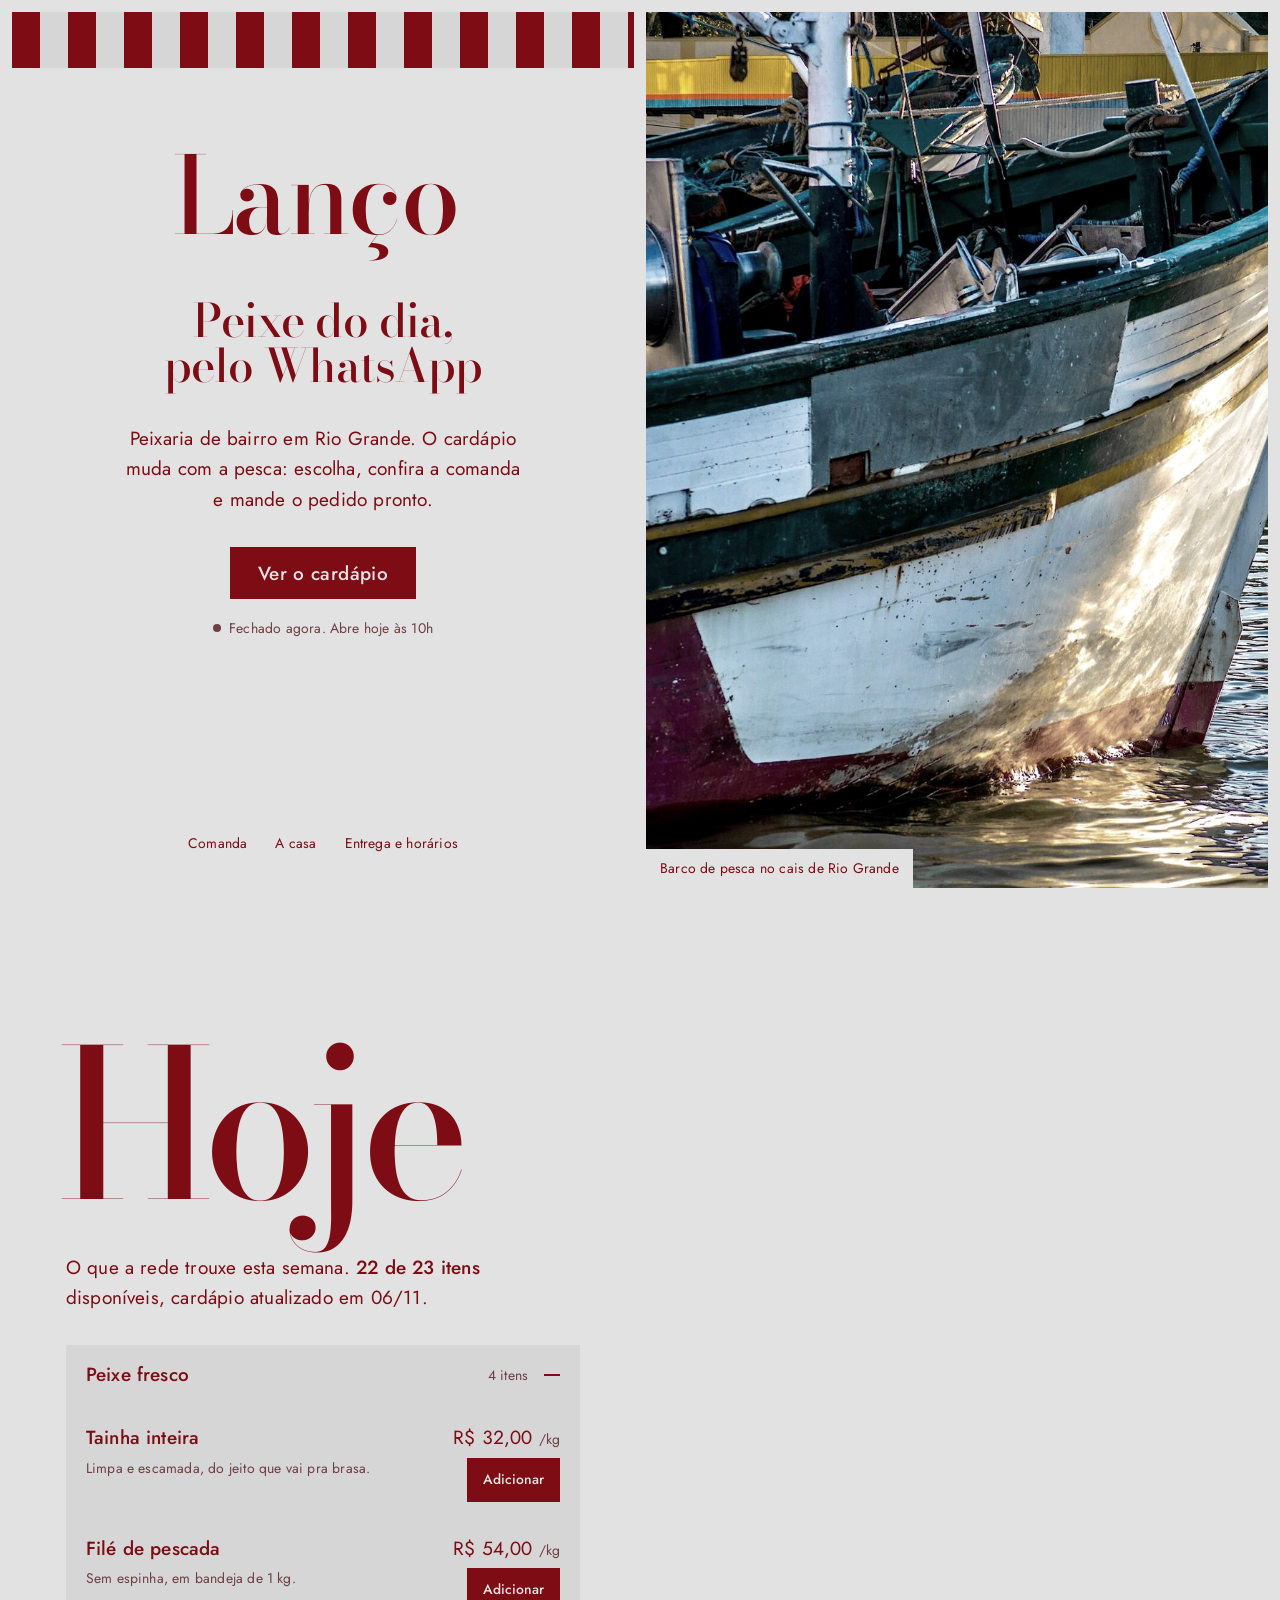
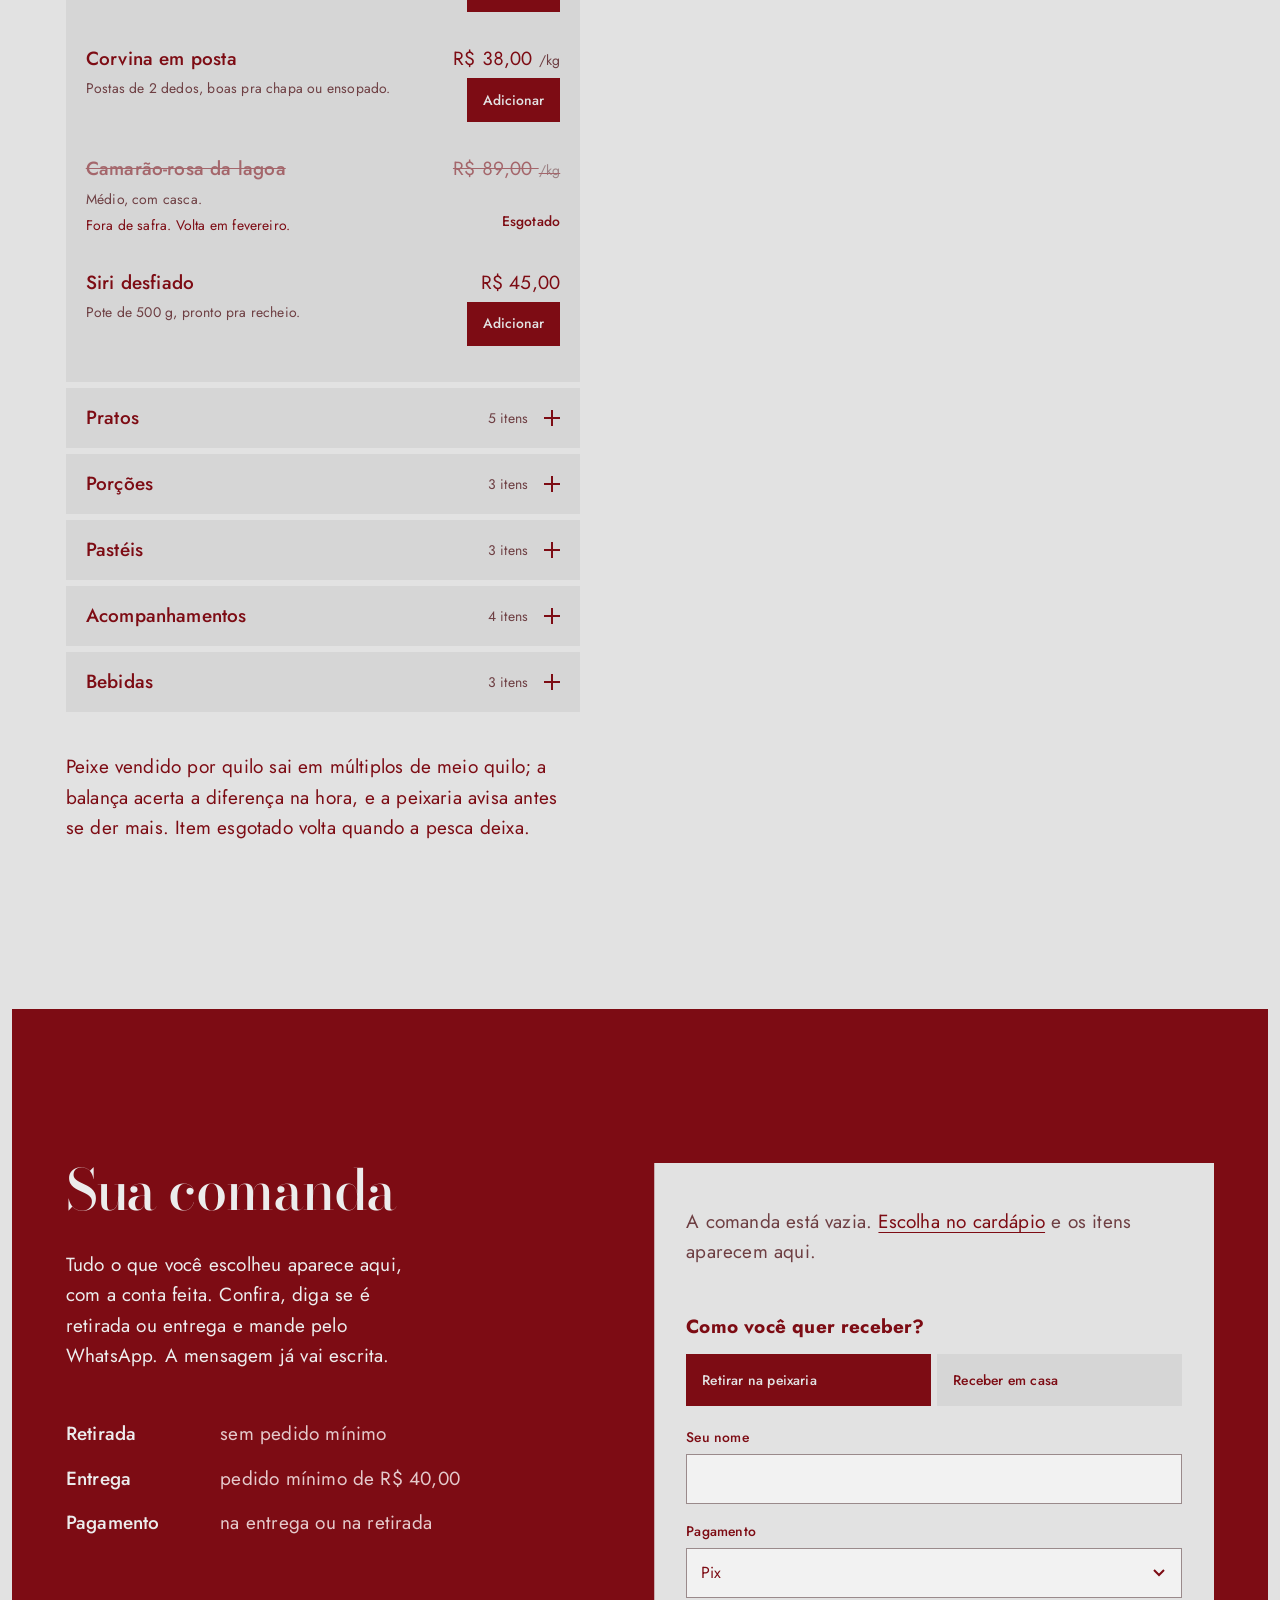
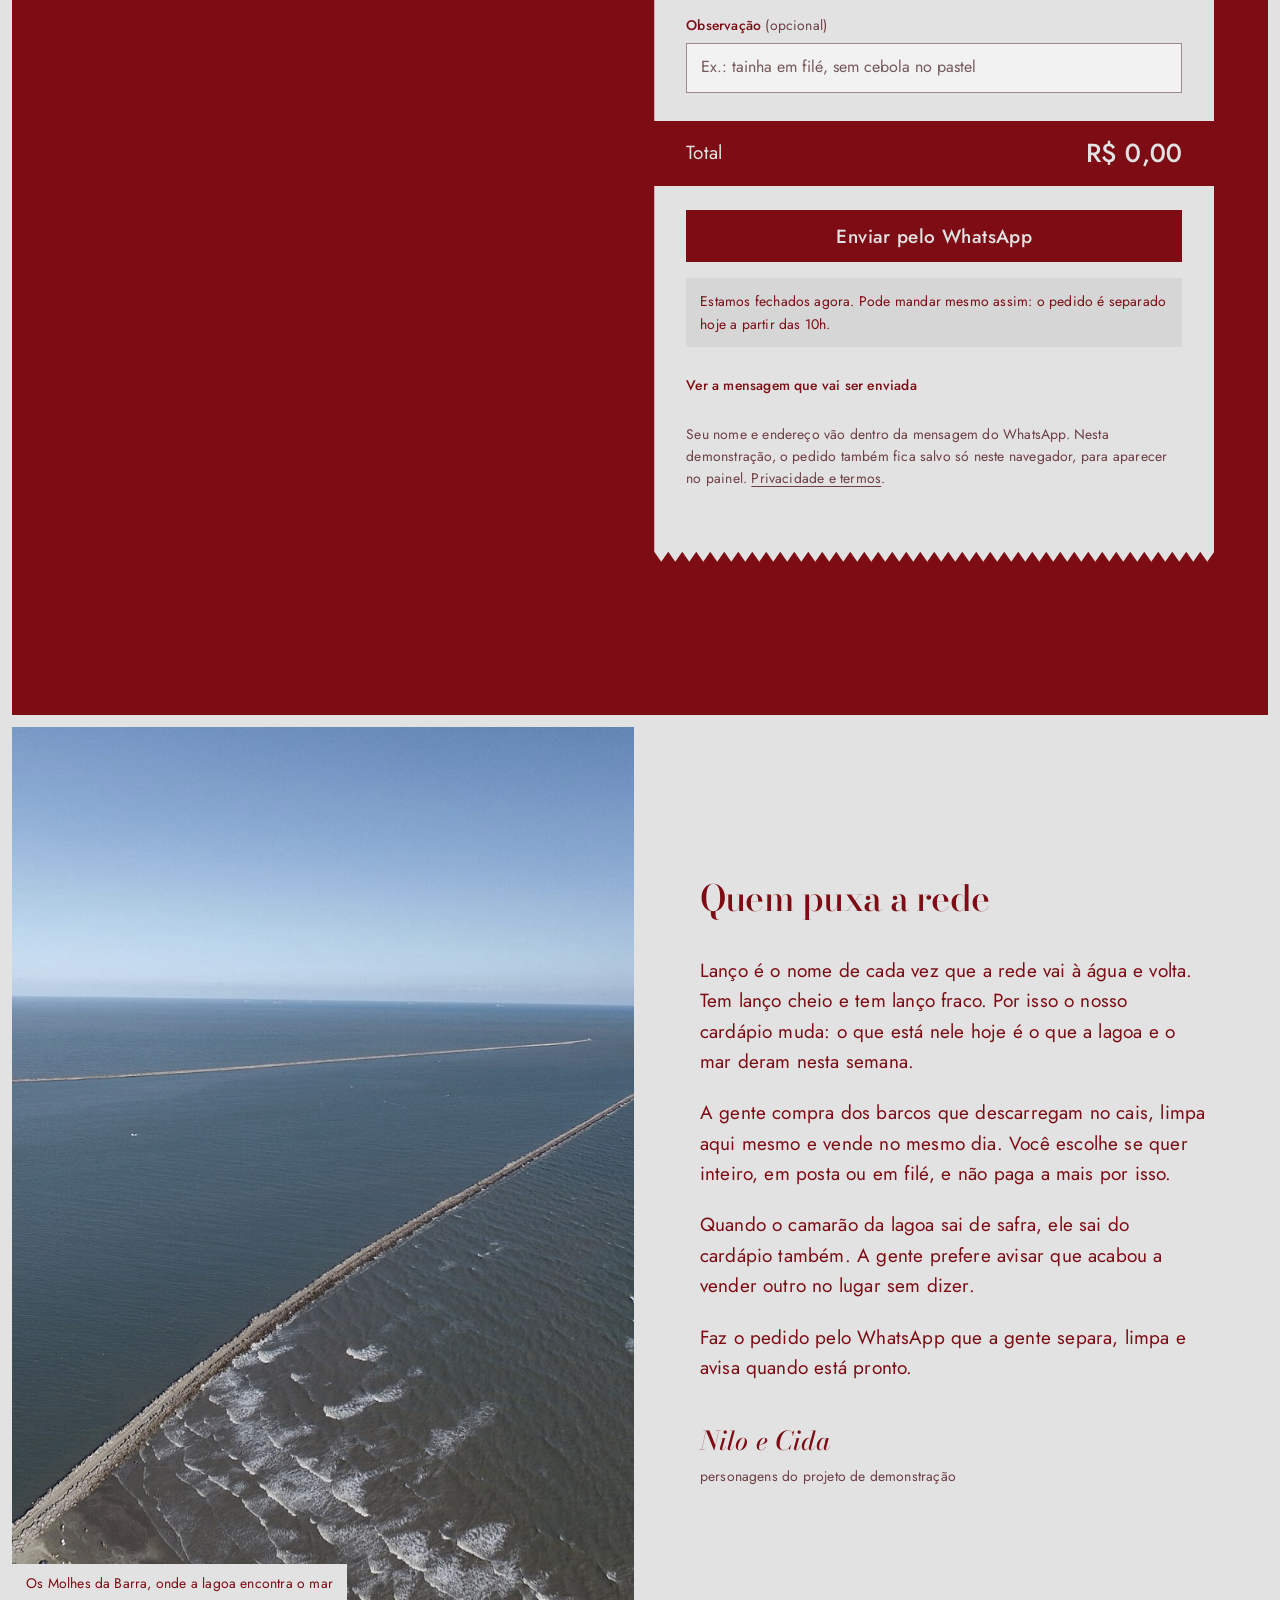
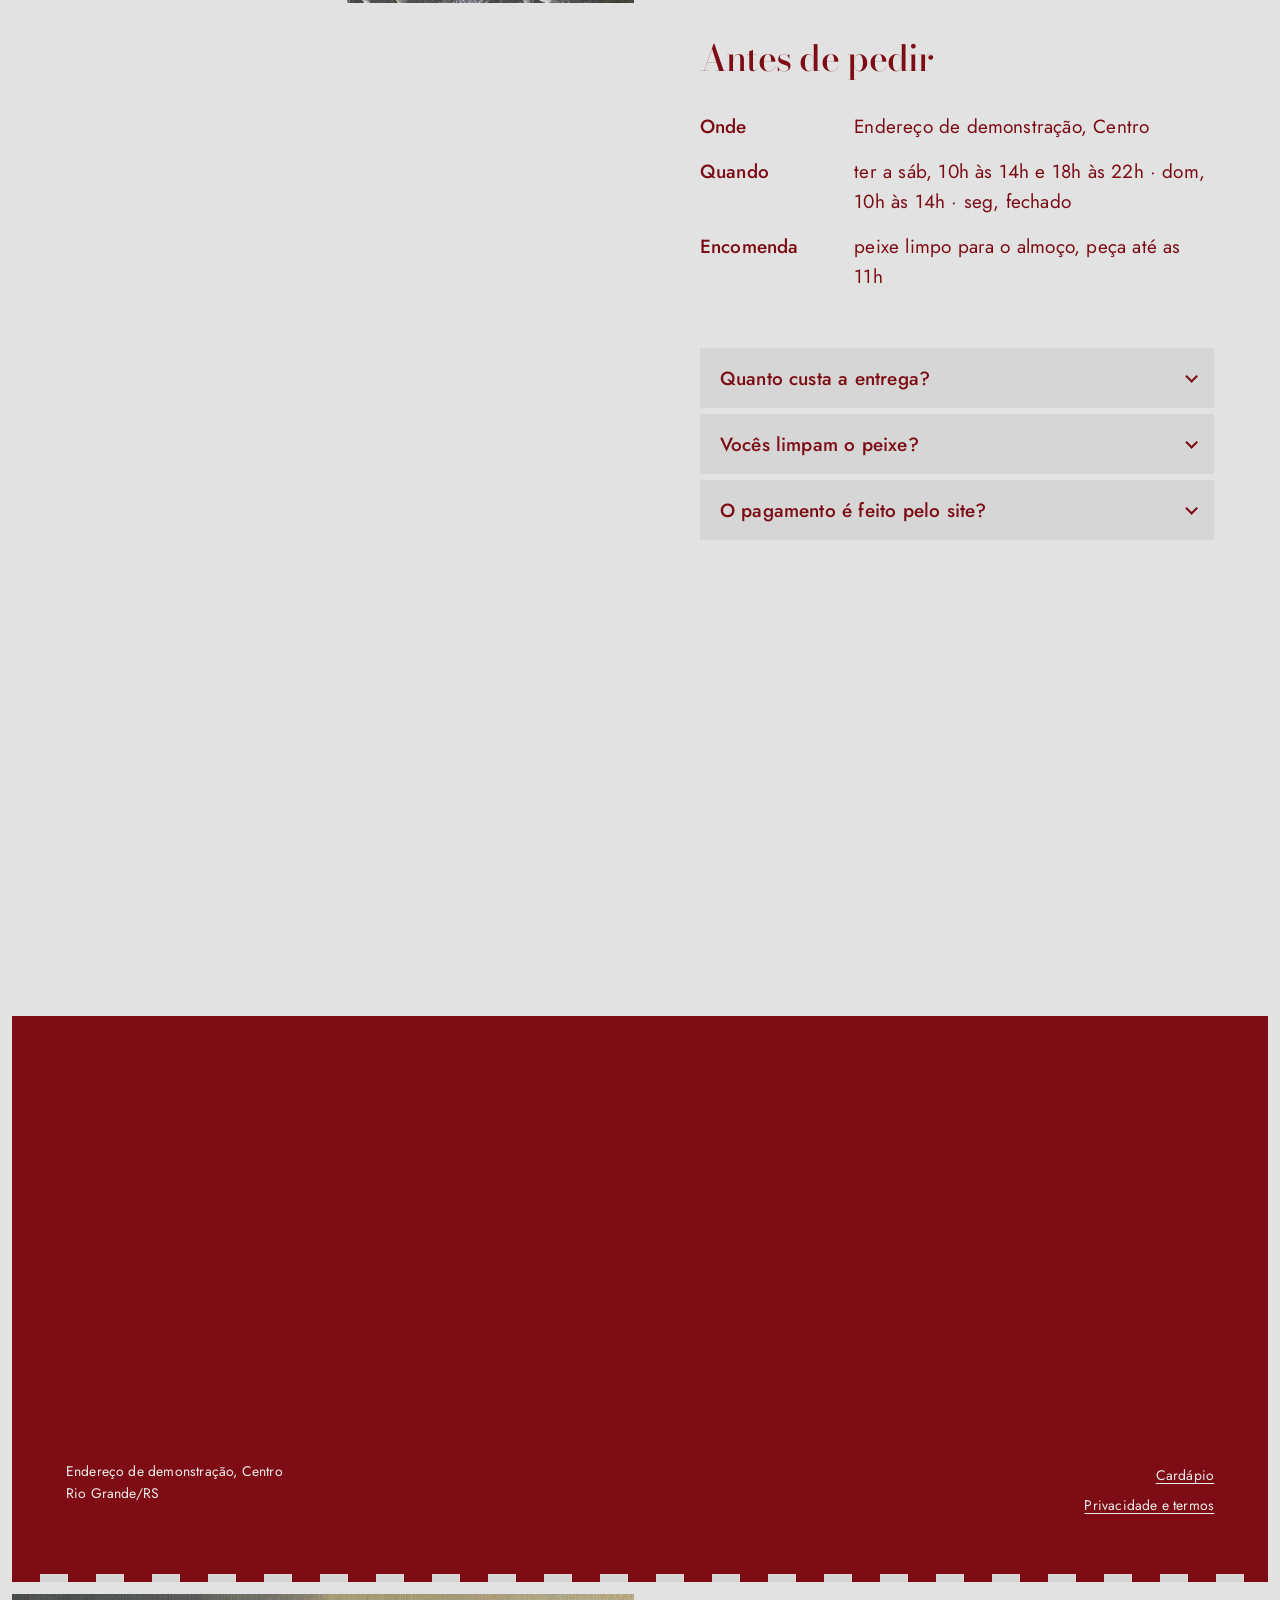
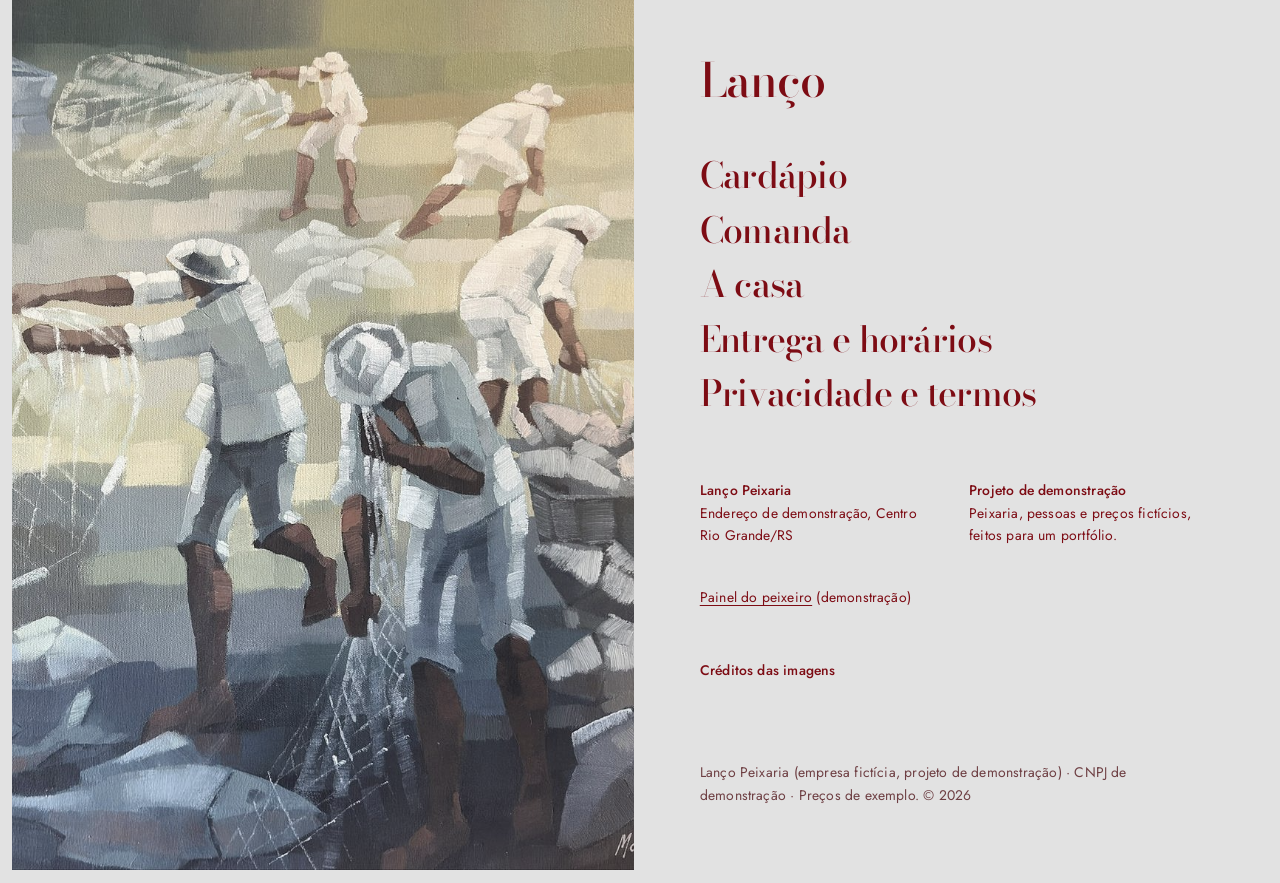
==== commit d3a1e36a: "Revisão visual: espaço sob o título Hoje, semana no contato, carta sem capitular, perguntas na largu" ====
--- a/index.html
+++ b/index.html
@@ -198,6 +198,7 @@
   <!-- 4. Contato: o estado da casa em letra grande -->
   <section class="contato" aria-labelledby="t-contato">
     <h2 class="contato-frase" id="t-contato">Peixe limpo para o almoço? Peça até as <span data-encomenda-hora>11h</span>.</h2>
+    <dl class="contato-horas" data-semana aria-label="Horários da semana"></dl>
     <a class="contato-grande" href="#comanda" data-estado-grande>Peça pelo WhatsApp</a>
     <div class="contato-pe">
       <p><span data-endereco></span><br><span data-cidade>Rio Grande/RS</span></p>
--- a/css/style.css
+++ b/css/style.css
@@ -148,7 +148,7 @@
   margin-left: -0.04em;
 }
 .palavra span { display: block; }
-.cardapio-info { margin-top: 28px; max-width: 46ch; }
+.cardapio-info { margin-top: max(32px, 9cqw); max-width: 46ch; }
 .cardapio-info strong { font-weight: 500; }
 .cardapio-pe { margin-top: 40px; max-width: 46ch; }
 .categorias { margin-top: 32px; display: grid; gap: 6px; }
@@ -288,7 +288,6 @@
 .carta { padding: var(--secao) var(--pad) 0; }
 .carta h2 { font-size: clamp(2rem, 2.8vw, 2.75rem); max-width: 18ch; }
 .carta-papel { margin-top: 40px; max-width: 46ch; display: grid; gap: 1.1em; }
-.carta-papel p:first-child::first-letter { font-family: var(--serif); float: left; font-size: 4.2em; line-height: 0.8; padding: 0.06em 0.1em 0 0; }
 .assinatura { font-family: var(--serif); font-style: italic; font-size: var(--step-lead); margin-top: 0.6em; }
 .assinatura small { display: block; font-family: var(--sans); font-style: normal; font-size: var(--step-small); color: var(--muted); margin-top: 4px; }
 
@@ -298,7 +297,7 @@
 .fatos { list-style: none; margin: 36px 0 0; padding: 0; display: grid; gap: 14px; max-width: 48ch; }
 .fatos li { display: grid; grid-template-columns: 7.5em 1fr; gap: 12px; }
 .fatos strong { font-weight: 500; }
-.acordeao { margin-top: 56px; display: grid; gap: 6px; max-width: 52ch; }
+.acordeao { margin-top: 56px; display: grid; gap: 6px; }
 .acordeao details { background: var(--surface); }
 .acordeao summary {
   list-style: none; cursor: pointer; display: flex; justify-content: space-between; align-items: center; gap: 16px;
@@ -324,9 +323,14 @@
 .contato {
   margin: var(--gap) var(--gap) 0;
   background: var(--field); color: var(--field-ink);
-  min-height: 76svh; padding: var(--pad);
-  display: grid; grid-template-rows: auto 1fr auto; gap: 40px;
-}
+  min-height: 62svh; padding: var(--pad);
+  display: grid; grid-template-columns: minmax(0, 1fr) auto; grid-template-rows: auto 1fr auto; gap: 40px 48px;
+}
+.contato > .contato-grande, .contato > .contato-pe { grid-column: 1 / -1; }
+.contato-horas { margin: 0; display: grid; gap: 10px; font-size: var(--step-body); font-variant-numeric: tabular-nums; min-width: 22em; }
+.contato-horas div { display: grid; grid-template-columns: 7.5em 1fr; gap: 16px; color: var(--field-muted); }
+.contato-horas div.hoje { color: var(--field-ink); font-weight: 500; }
+.contato-horas dd { margin: 0; }
 .contato-frase { font-family: var(--sans); font-weight: 400; letter-spacing: 0; line-height: 1.35; font-size: var(--step-lead); max-width: 26ch; }
 .contato-grande {
   align-self: end;
@@ -408,7 +412,10 @@
   .papeleta-total { margin: 14px -20px 0; padding: 12px 20px; }
   .opcoes { grid-template-columns: 1fr; }
   .fatos li { grid-template-columns: 1fr; gap: 0; }
-  .contato { min-height: 0; padding: 32px 20px 28px; gap: 64px; }
+  .contato { min-height: 0; padding: 32px 20px 28px; gap: 40px; grid-template-columns: 1fr; }
+  .contato-horas { min-width: 0; font-size: var(--step-body); order: 2; }
+  .contato-grande { order: 1; }
+  .contato-pe { order: 3; }
   .palco[data-palco="1"] .foto-quadro figcaption { bottom: auto; top: 0; }
   .contato-grande { font-size: 15vw; margin-bottom: 4vh; }
   .contato-pe { flex-direction: column; }
